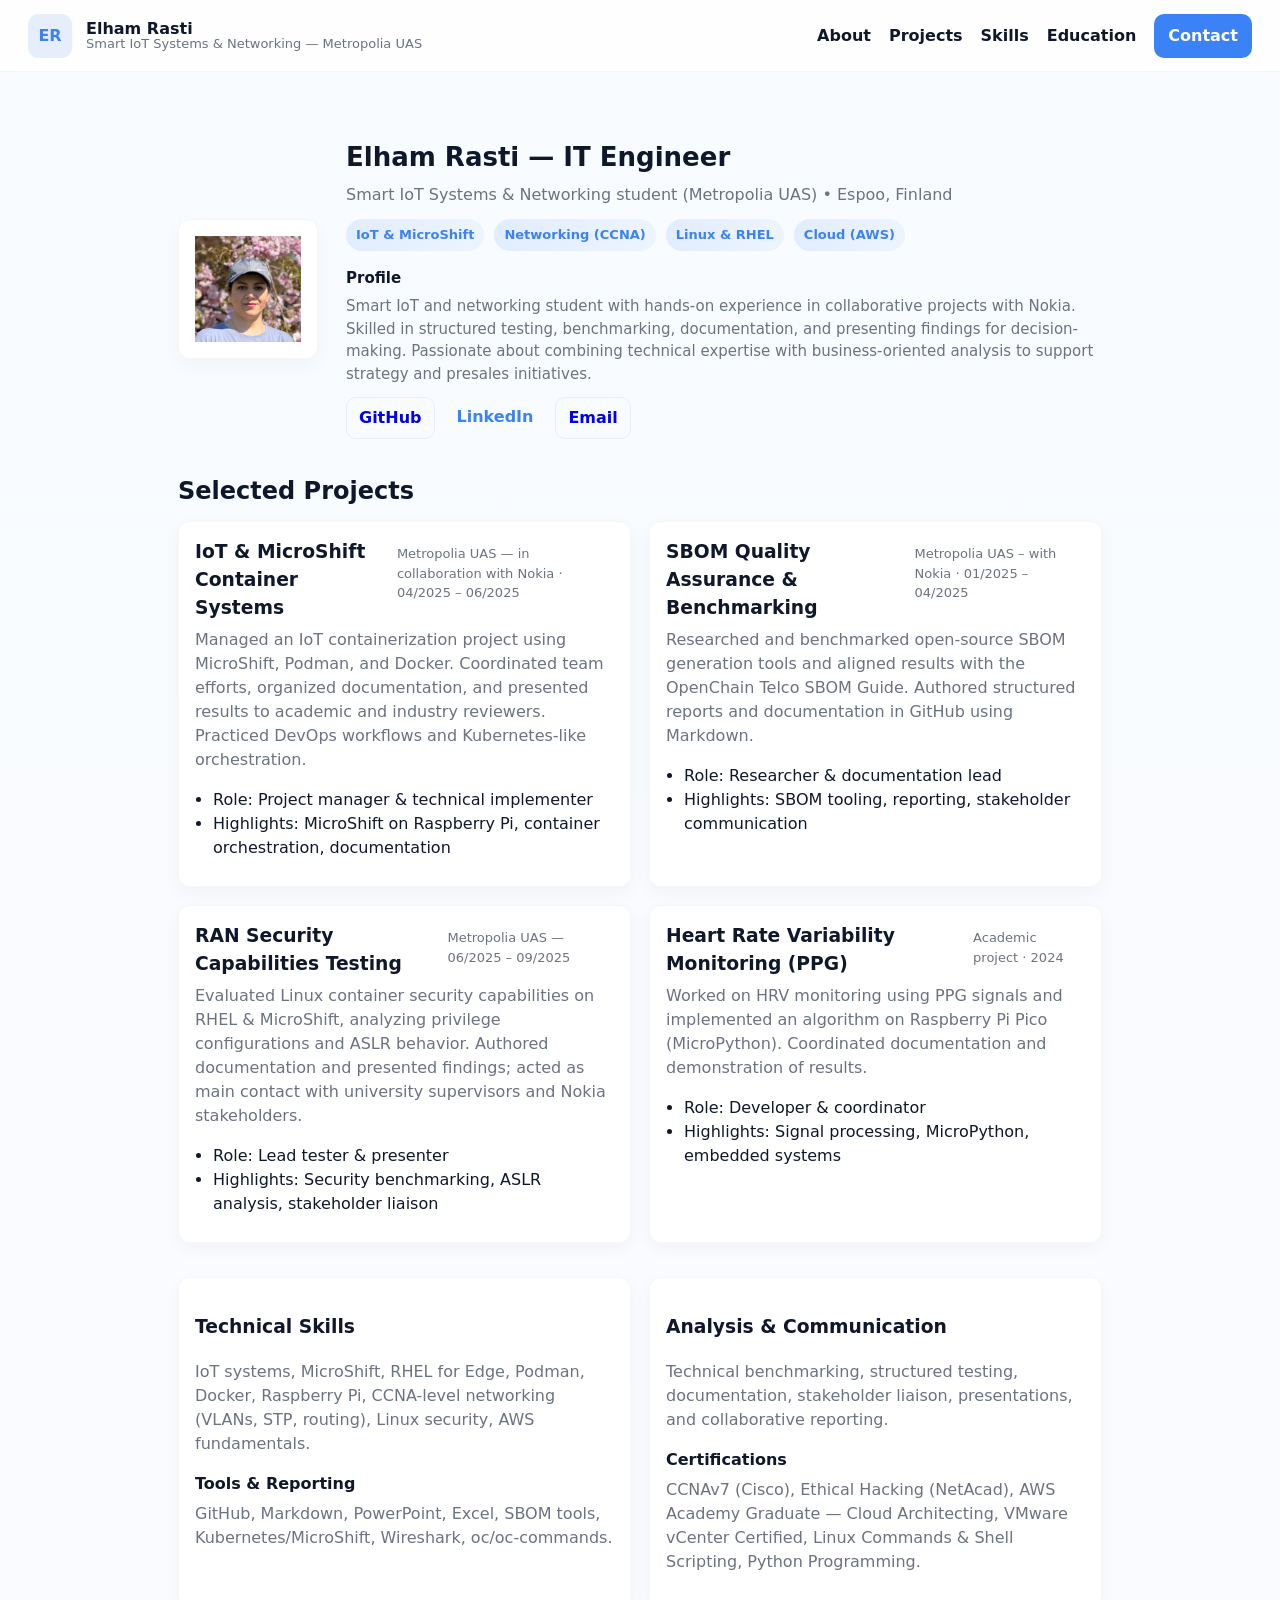
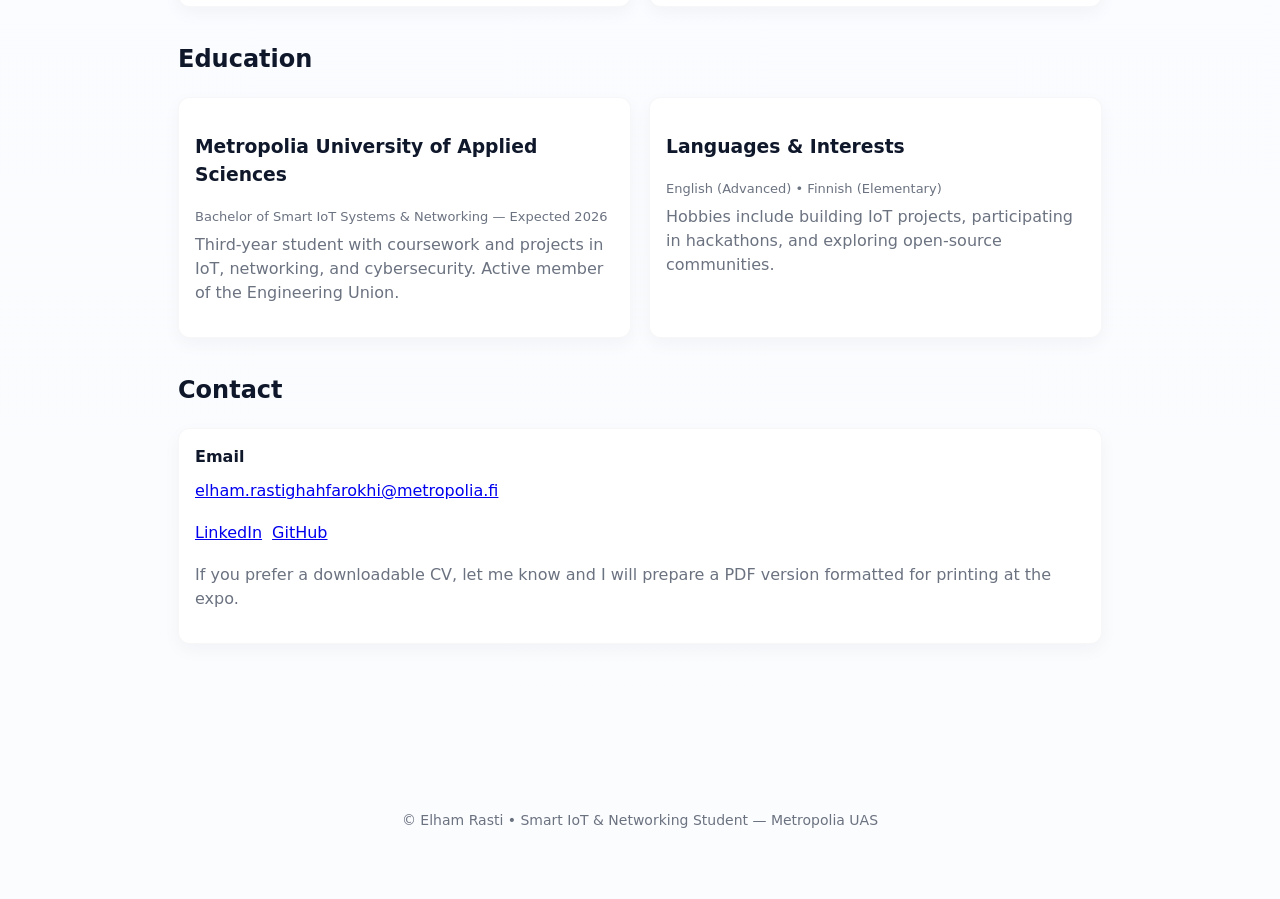
==== docs/index.html @ 27982660 "Add files via upload" ====
<!doctype html>
<html lang="en">
<head>
  <meta charset="utf-8" />
  <meta name="viewport" content="width=device-width,initial-scale=1" />
  <title>Elham Rasti — Smart IoT & Networking</title>
  <meta name="description" content="Elham Rasti — Smart IoT Systems & Networking student. Projects: MicroShift, SBOM benchmarking, IoT orchestration. Available for internship / thesis." />
  <style>
    :root{
      --bg:#fbfcfe; --card:#ffffff; --muted:#6b7280; --accent:#3b82f6; --glass: rgba(255,255,255,0.6);
      --radius:14px; font-family: Inter, system-ui, -apple-system, 'Segoe UI', Roboto, 'Helvetica Neue', Arial;
    }
    *{box-sizing:border-box}
    html{scroll-behavior:smooth}
    body{margin:0;background:linear-gradient(180deg,#f8fbff 0%,var(--bg) 100%);color:#0f172a;line-height:1.5}
    header{position:fixed;inset:0 0 auto 0;height:72px;background:rgba(255,255,255,0.8);backdrop-filter:blur(6px);display:flex;align-items:center;justify-content:space-between;padding:12px 28px;border-bottom:1px solid rgba(15,23,42,0.04);z-index:40}
    .brand{display:flex;gap:14px;align-items:center}
    .logo{width:44px;height:44px;border-radius:10px;overflow:hidden;display:inline-block;background:#e6eefc;display:flex;align-items:center;justify-content:center;font-weight:700;color:var(--accent)}
    nav{display:flex;gap:18px;align-items:center}
    nav a{color:#0f172a;text-decoration:none;font-weight:600}
    .cta{background:var(--accent);color:white;padding:10px 14px;border-radius:10px;text-decoration:none;font-weight:700}
    main{max-width:980px;margin:110px auto;padding:28px}
    .hero{display:grid;grid-template-columns:140px 1fr;gap:28px;align-items:center}
    .photo{width:140px;height:140px;border-radius:16px;overflow:hidden;flex-shrink:0;box-shadow:0 6px 20px rgba(16,24,40,0.06)}
    .photo img{width:100%;height:100%;object-fit:cover;display:block}
    h1{margin:0;font-size:26px}
    .muted{color:var(--muted);margin-top:6px}
    .tags{display:flex;gap:10px;margin-top:12px;flex-wrap:wrap}
    .tag{background:linear-gradient(90deg,rgba(59,130,246,0.12),rgba(59,130,246,0.06));padding:6px 10px;border-radius:999px;font-weight:600;color:var(--accent);font-size:13px}
    .section{margin-top:34px}
    .grid2{display:grid;grid-template-columns:1fr 1fr;gap:18px}
    .card{background:var(--card);border-radius:12px;padding:16px;box-shadow:0 6px 18px rgba(15,23,42,0.04);border:1px solid rgba(15,23,42,0.03)}
    .project-title{display:flex;justify-content:space-between;gap:12px;align-items:start}
    .project-title h3{margin:0}
    .meta{color:var(--muted);font-size:13px;margin-top:6px}
    ul.clean{padding-left:18px;margin:10px 0}
    footer{max-width:980px;margin:40px auto;padding:28px;color:var(--muted);font-size:14px}
    @media(max-width:820px){.hero{grid-template-columns:1fr;grid-template-rows:auto auto}.grid2{grid-template-columns:1fr}.photo{width:120px;height:120px}}
    /* small nav collapse for mobile */
    .menu-toggle{display:none}
    @media(max-width:720px){nav{display:none}.menu-toggle{display:block}}
  </style>
</head>
<body>
  <header>
    <div class="brand">
      <div class="logo">ER</div>
      <div style="line-height:1">
        <div style="font-weight:800">Elham Rasti</div>
        <div style="font-size:13px;color:var(--muted)">Smart IoT Systems & Networking — Metropolia UAS</div>
      </div>
    </div>
    <nav>
      <a href="#about">About</a>
      <a href="#projects">Projects</a>
      <a href="#skills">Skills</a>
      <a href="#education">Education</a>
      <a href="#contact" class="cta">Contact</a>
    </nav>
    <button class="menu-toggle" aria-label="menu">Menu</button>
  </header>

  <main>
    <section id="about" class="hero">
      <div class="photo card"><img src="ax.jpg" alt="Elham Rasti"></div>
      <div>
        <h1>Elham Rasti — IT Engineer</h1>
        <div class="muted">Smart IoT Systems & Networking student (Metropolia UAS) • Espoo, Finland</div>
        <div class="tags">
          <div class="tag">IoT & MicroShift</div>
          <div class="tag">Networking (CCNA)</div>
          <div class="tag">Linux & RHEL</div>
          <div class="tag">Cloud (AWS)</div>
        </div>

        <div style="margin-top:16px;font-size:15px;color:#0f172a">
          <strong>Profile</strong>
          <p style="margin:6px 0;color:var(--muted)">Smart IoT and networking student with hands-on experience in collaborative projects with Nokia. Skilled in structured testing, benchmarking, documentation, and presenting findings for decision-making. Passionate about combining technical expertise with business-oriented analysis to support strategy and presales initiatives.</p>
        </div>

        <div style="margin-top:12px;display:flex;gap:10px">
          <a href="https://github.com/elhamrasti" target="_blank" rel="noopener" style="text-decoration:none;padding:8px 12px;border-radius:10px;border:1px solid rgba(15,23,42,0.06);font-weight:700">GitHub</a>
          <a href="https://www.linkedin.com/in/elham-rasti" target="_blank" rel="noopener" style="text-decoration:none;padding:8px 12px;border-radius:10px;background:transparent;color:var(--accent);font-weight:700">LinkedIn</a>
          <a href="mailto:elham.rastighahfarokhi@metropolia.fi" style="text-decoration:none;padding:8px 12px;border-radius:10px;border:1px solid rgba(15,23,42,0.06);font-weight:700">Email</a>
        </div>
      </div>
    </section>

    <section id="projects" class="section">
      <h2 style="margin-bottom:12px">Selected Projects</h2>
      <div class="grid2">
        <div class="card">
          <div class="project-title">
            <h3>IoT & MicroShift Container Systems</h3>
            <div class="meta">Metropolia UAS — in collaboration with Nokia · 04/2025 – 06/2025</div>
          </div>
          <p class="muted">Managed an IoT containerization project using MicroShift, Podman, and Docker. Coordinated team efforts, organized documentation, and presented results to academic and industry reviewers. Practiced DevOps workflows and Kubernetes-like orchestration.</p>
          <ul class="clean">
            <li>Role: Project manager & technical implementer</li>
            <li>Highlights: MicroShift on Raspberry Pi, container orchestration, documentation</li>
          </ul>
        </div>

        <div class="card">
          <div class="project-title">
            <h3>SBOM Quality Assurance & Benchmarking</h3>
            <div class="meta">Metropolia UAS – with Nokia · 01/2025 – 04/2025</div>
          </div>
          <p class="muted">Researched and benchmarked open-source SBOM generation tools and aligned results with the OpenChain Telco SBOM Guide. Authored structured reports and documentation in GitHub using Markdown.</p>
          <ul class="clean">
            <li>Role: Researcher & documentation lead</li>
            <li>Highlights: SBOM tooling, reporting, stakeholder communication</li>
          </ul>
        </div>

        <div class="card">
          <div class="project-title">
            <h3>RAN Security Capabilities Testing</h3>
            <div class="meta">Metropolia UAS — 06/2025 – 09/2025</div>
          </div>
          <p class="muted">Evaluated Linux container security capabilities on RHEL & MicroShift, analyzing privilege configurations and ASLR behavior. Authored documentation and presented findings; acted as main contact with university supervisors and Nokia stakeholders.</p>
          <ul class="clean">
            <li>Role: Lead tester & presenter</li>
            <li>Highlights: Security benchmarking, ASLR analysis, stakeholder liaison</li>
          </ul>
        </div>

        <div class="card">
          <div class="project-title">
            <h3>Heart Rate Variability Monitoring (PPG)</h3>
            <div class="meta">Academic project · 2024</div>
          </div>
          <p class="muted">Worked on HRV monitoring using PPG signals and implemented an algorithm on Raspberry Pi Pico (MicroPython). Coordinated documentation and demonstration of results.</p>
          <ul class="clean">
            <li>Role: Developer & coordinator</li>
            <li>Highlights: Signal processing, MicroPython, embedded systems</li>
          </ul>
        </div>
      </div>
    </section>

    <section id="skills" class="section grid2">
      <div class="card">
        <h3>Technical Skills</h3>
        <p class="muted">IoT systems, MicroShift, RHEL for Edge, Podman, Docker, Raspberry Pi, CCNA-level networking (VLANs, STP, routing), Linux security, AWS fundamentals.</p>
        <h4 style="margin-top:12px;margin-bottom:6px">Tools & Reporting</h4>
        <p class="muted">GitHub, Markdown, PowerPoint, Excel, SBOM tools, Kubernetes/MicroShift, Wireshark, oc/oc-commands.</p>
      </div>

      <div class="card">
        <h3>Analysis & Communication</h3>
        <p class="muted">Technical benchmarking, structured testing, documentation, stakeholder liaison, presentations, and collaborative reporting.</p>
        <h4 style="margin-top:12px;margin-bottom:6px">Certifications</h4>
        <p class="muted">CCNAv7 (Cisco), Ethical Hacking (NetAcad), AWS Academy Graduate — Cloud Architecting, VMware vCenter Certified, Linux Commands & Shell Scripting, Python Programming.</p>
      </div>
    </section>

    <section id="education" class="section">
      <h2>Education</h2>
      <div class="grid2" style="margin-top:12px">
        <div class="card">
          <h3>Metropolia University of Applied Sciences</h3>
          <div class="meta">Bachelor of Smart IoT Systems & Networking — Expected 2026</div>
          <p class="muted">Third-year student with coursework and projects in IoT, networking, and cybersecurity. Active member of the Engineering Union.</p>
        </div>

        <div class="card">
          <h3>Languages & Interests</h3>
          <div class="meta">English (Advanced) • Finnish (Elementary)</div>
          <p class="muted">Hobbies include building IoT projects, participating in hackathons, and exploring open-source communities.</p>
        </div>
      </div>
    </section>

    <section id="contact" class="section">
      <h2>Contact</h2>
      <div class="card" style="display:flex;flex-direction:column;gap:10px">
        <div style="font-weight:700">Email</div>
        <a href="mailto:elham.rastighahfarokhi@metropolia.fi">elham.rastighahfarokhi@metropolia.fi</a>
        <div style="display:flex;gap:10px;margin-top:8px">
          <a href="https://www.linkedin.com/in/elham-rasti" target="_blank" rel="noopener">LinkedIn</a>
          <a href="https://github.com/elhamrasti" target="_blank" rel="noopener">GitHub</a>
        </div>
        <p class="muted" style="margin-top:8px">If you prefer a downloadable CV, let me know and I will prepare a PDF version formatted for printing at the expo.</p>
      </div>
    </section>

  </main>

  <footer>
    <div style="text-align:center">© Elham Rasti • Smart IoT & Networking Student — Metropolia UAS</div>
  </footer>

  <script>
    // simple menu toggle for small screens
    const btn = document.querySelector('.menu-toggle');
    btn && btn.addEventListener('click', ()=>{
      const nav = document.querySelector('nav');
      if(!nav) return;
      if(nav.style.display === 'flex') nav.style.display = 'none'; else nav.style.display = 'flex';
      nav.style.position = 'absolute'; nav.style.right = '18px'; nav.style.top = '72px'; nav.style.background = 'white'; nav.style.padding='12px'; nav.style.borderRadius='12px';
    });
  </script>
</body>
</html>
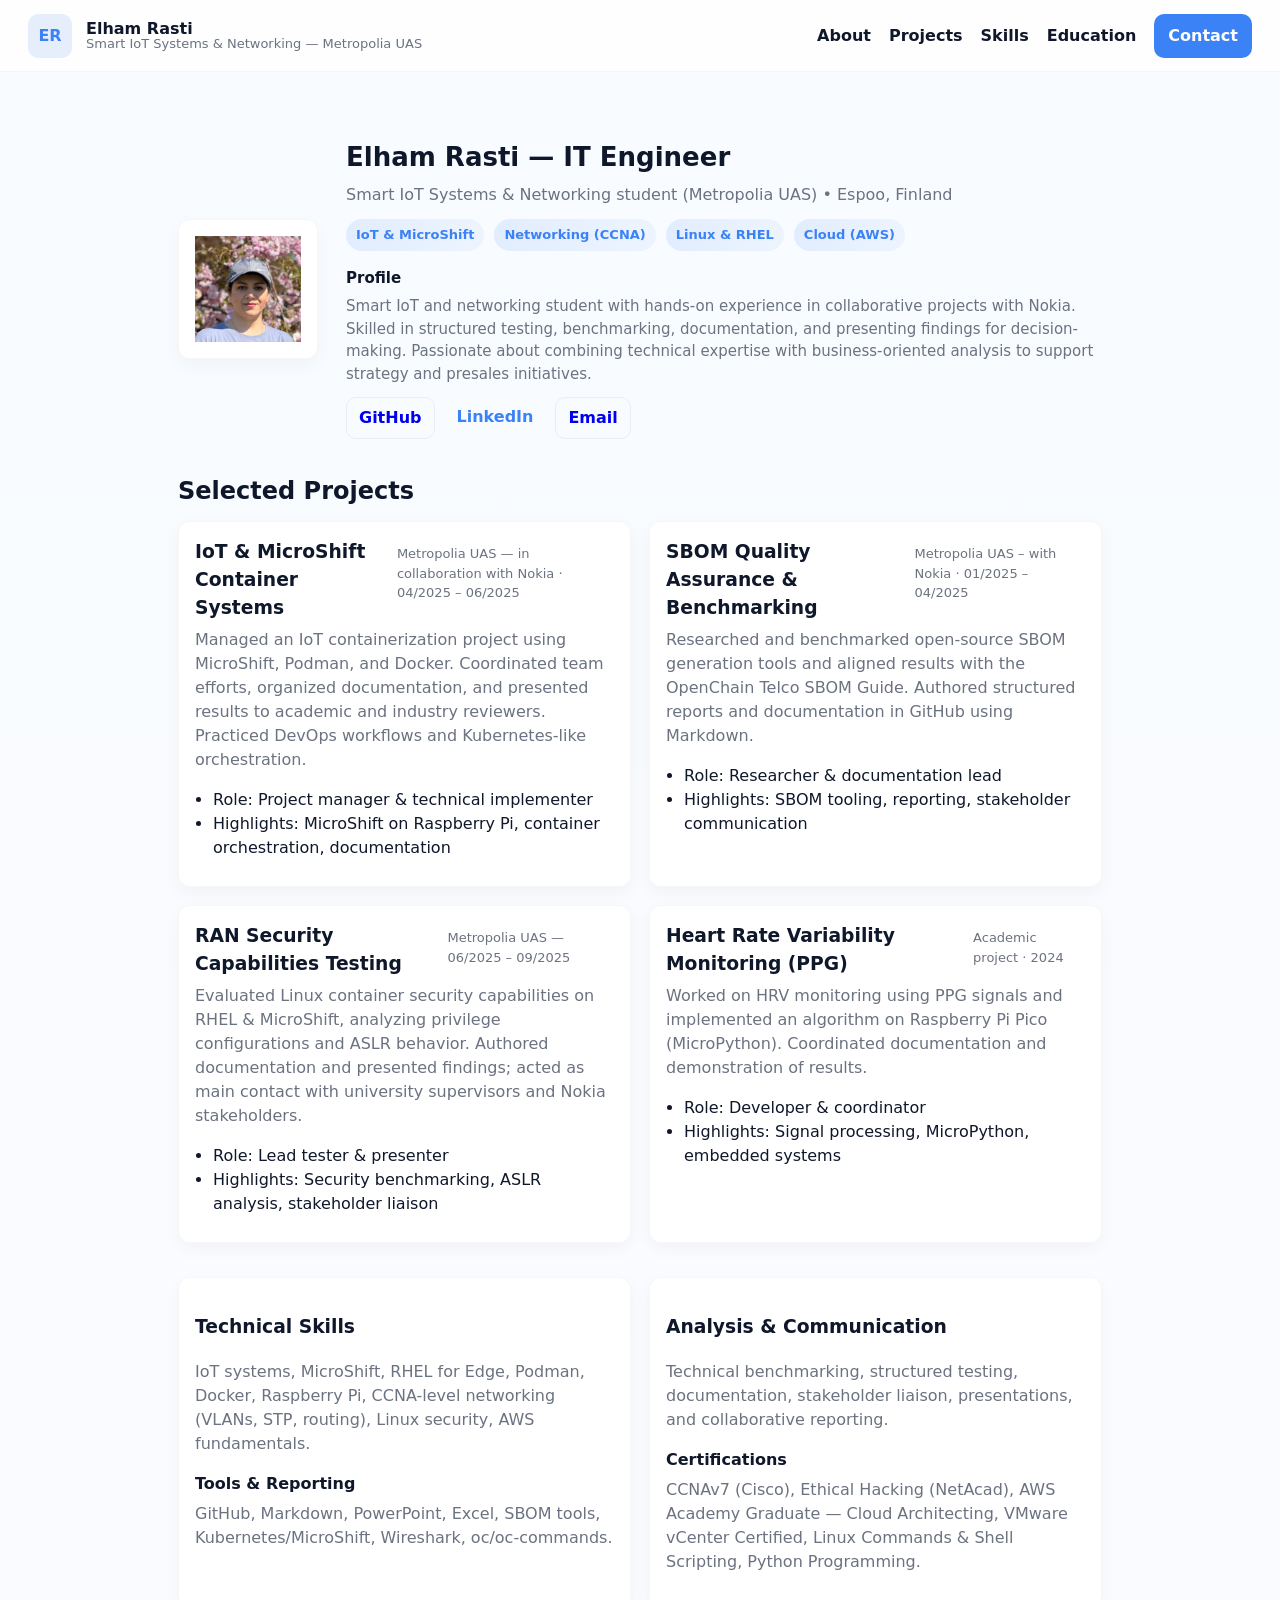
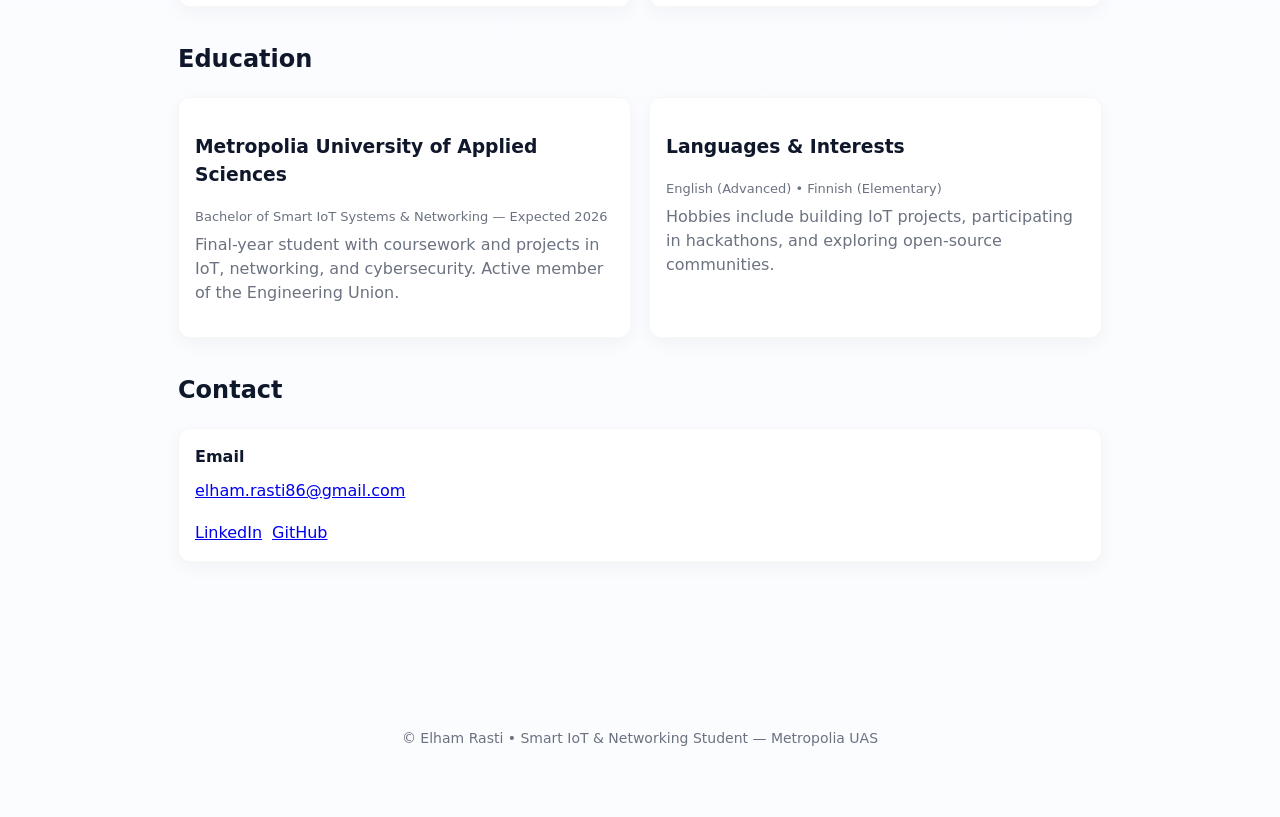
==== commit c01eeeed: "Fix HTML encoding issues in index.html" ====
--- a/docs/index.html
+++ b/docs/index.html
@@ -161,7 +161,7 @@
         <div class="card">
           <h3>Metropolia University of Applied Sciences</h3>
           <div class="meta">Bachelor of Smart IoT Systems & Networking — Expected 2026</div>
-          <p class="muted">Third-year student with coursework and projects in IoT, networking, and cybersecurity. Active member of the Engineering Union.</p>
+          <p class="muted">Final-year student with coursework and projects in IoT, networking, and cybersecurity. Active member of the Engineering Union.</p>
         </div>
 
         <div class="card">
@@ -176,12 +176,12 @@
       <h2>Contact</h2>
       <div class="card" style="display:flex;flex-direction:column;gap:10px">
         <div style="font-weight:700">Email</div>
-        <a href="mailto:elham.rastighahfarokhi@metropolia.fi">elham.rastighahfarokhi@metropolia.fi</a>
+        <a href="mailto:elham.rasti86@gmail.com">elham.rasti86@gmail.com</a>
         <div style="display:flex;gap:10px;margin-top:8px">
           <a href="https://www.linkedin.com/in/elham-rasti" target="_blank" rel="noopener">LinkedIn</a>
           <a href="https://github.com/elhamrasti" target="_blank" rel="noopener">GitHub</a>
         </div>
-        <p class="muted" style="margin-top:8px">If you prefer a downloadable CV, let me know and I will prepare a PDF version formatted for printing at the expo.</p>
+        
       </div>
     </section>
 
@@ -203,3 +203,4 @@
   </script>
 </body>
 </html>
+
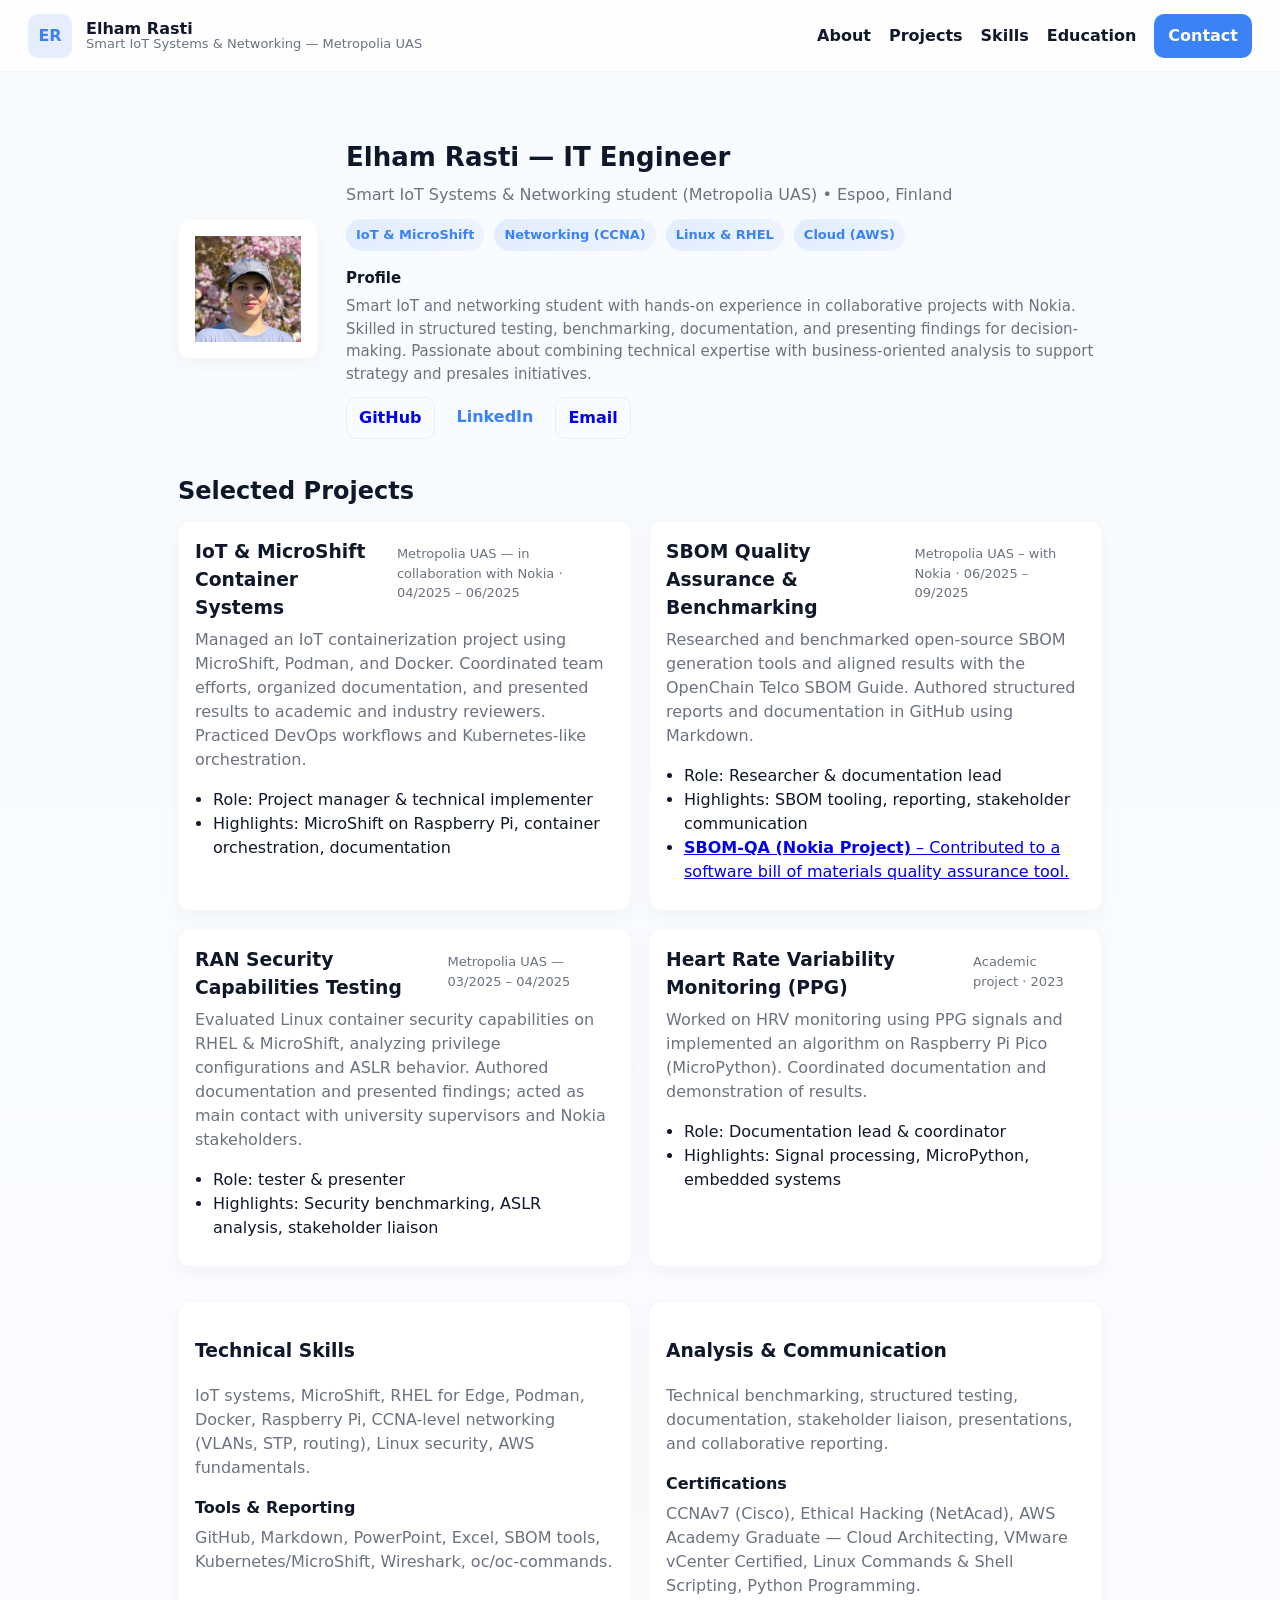
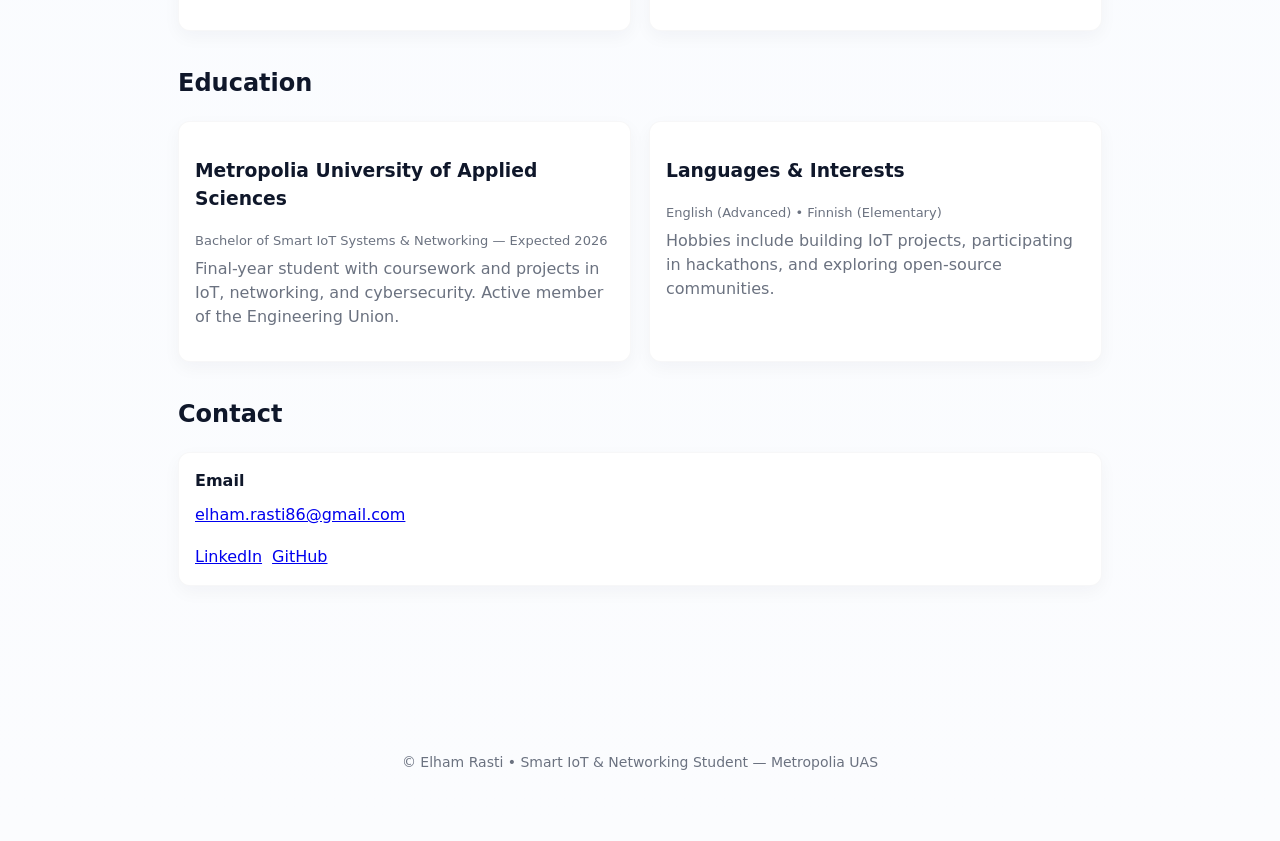
==== commit c827cf62: "Revise index.html for content and layout updates Updated the HTML structure and content of the index" ====
--- a/docs/index.html
+++ b/docs/index.html
@@ -104,23 +104,28 @@
         <div class="card">
           <div class="project-title">
             <h3>SBOM Quality Assurance & Benchmarking</h3>
-            <div class="meta">Metropolia UAS – with Nokia · 01/2025 – 04/2025</div>
+            <div class="meta">Metropolia UAS – with Nokia · 06/2025 – 09/2025</div>
           </div>
           <p class="muted">Researched and benchmarked open-source SBOM generation tools and aligned results with the OpenChain Telco SBOM Guide. Authored structured reports and documentation in GitHub using Markdown.</p>
           <ul class="clean">
             <li>Role: Researcher & documentation lead</li>
             <li>Highlights: SBOM tooling, reporting, stakeholder communication</li>
+            <li>
+              <a href="https://github.com/nokia/SBOM-QA" target="_blank">
+                <strong>SBOM-QA (Nokia Project)</strong> – Contributed to a software bill of materials quality assurance tool.
+              </a>
+            </li>
           </ul>
         </div>
 
         <div class="card">
           <div class="project-title">
             <h3>RAN Security Capabilities Testing</h3>
-            <div class="meta">Metropolia UAS — 06/2025 – 09/2025</div>
+            <div class="meta">Metropolia UAS — 03/2025 – 04/2025</div>
           </div>
           <p class="muted">Evaluated Linux container security capabilities on RHEL & MicroShift, analyzing privilege configurations and ASLR behavior. Authored documentation and presented findings; acted as main contact with university supervisors and Nokia stakeholders.</p>
           <ul class="clean">
-            <li>Role: Lead tester & presenter</li>
+            <li>Role: tester & presenter</li>
             <li>Highlights: Security benchmarking, ASLR analysis, stakeholder liaison</li>
           </ul>
         </div>
@@ -128,11 +133,11 @@
         <div class="card">
           <div class="project-title">
             <h3>Heart Rate Variability Monitoring (PPG)</h3>
-            <div class="meta">Academic project · 2024</div>
+            <div class="meta">Academic project · 2023</div>
           </div>
           <p class="muted">Worked on HRV monitoring using PPG signals and implemented an algorithm on Raspberry Pi Pico (MicroPython). Coordinated documentation and demonstration of results.</p>
           <ul class="clean">
-            <li>Role: Developer & coordinator</li>
+            <li>Role: Documentation lead & coordinator</li>
             <li>Highlights: Signal processing, MicroPython, embedded systems</li>
           </ul>
         </div>
@@ -204,3 +209,4 @@
 </body>
 </html>
 
+
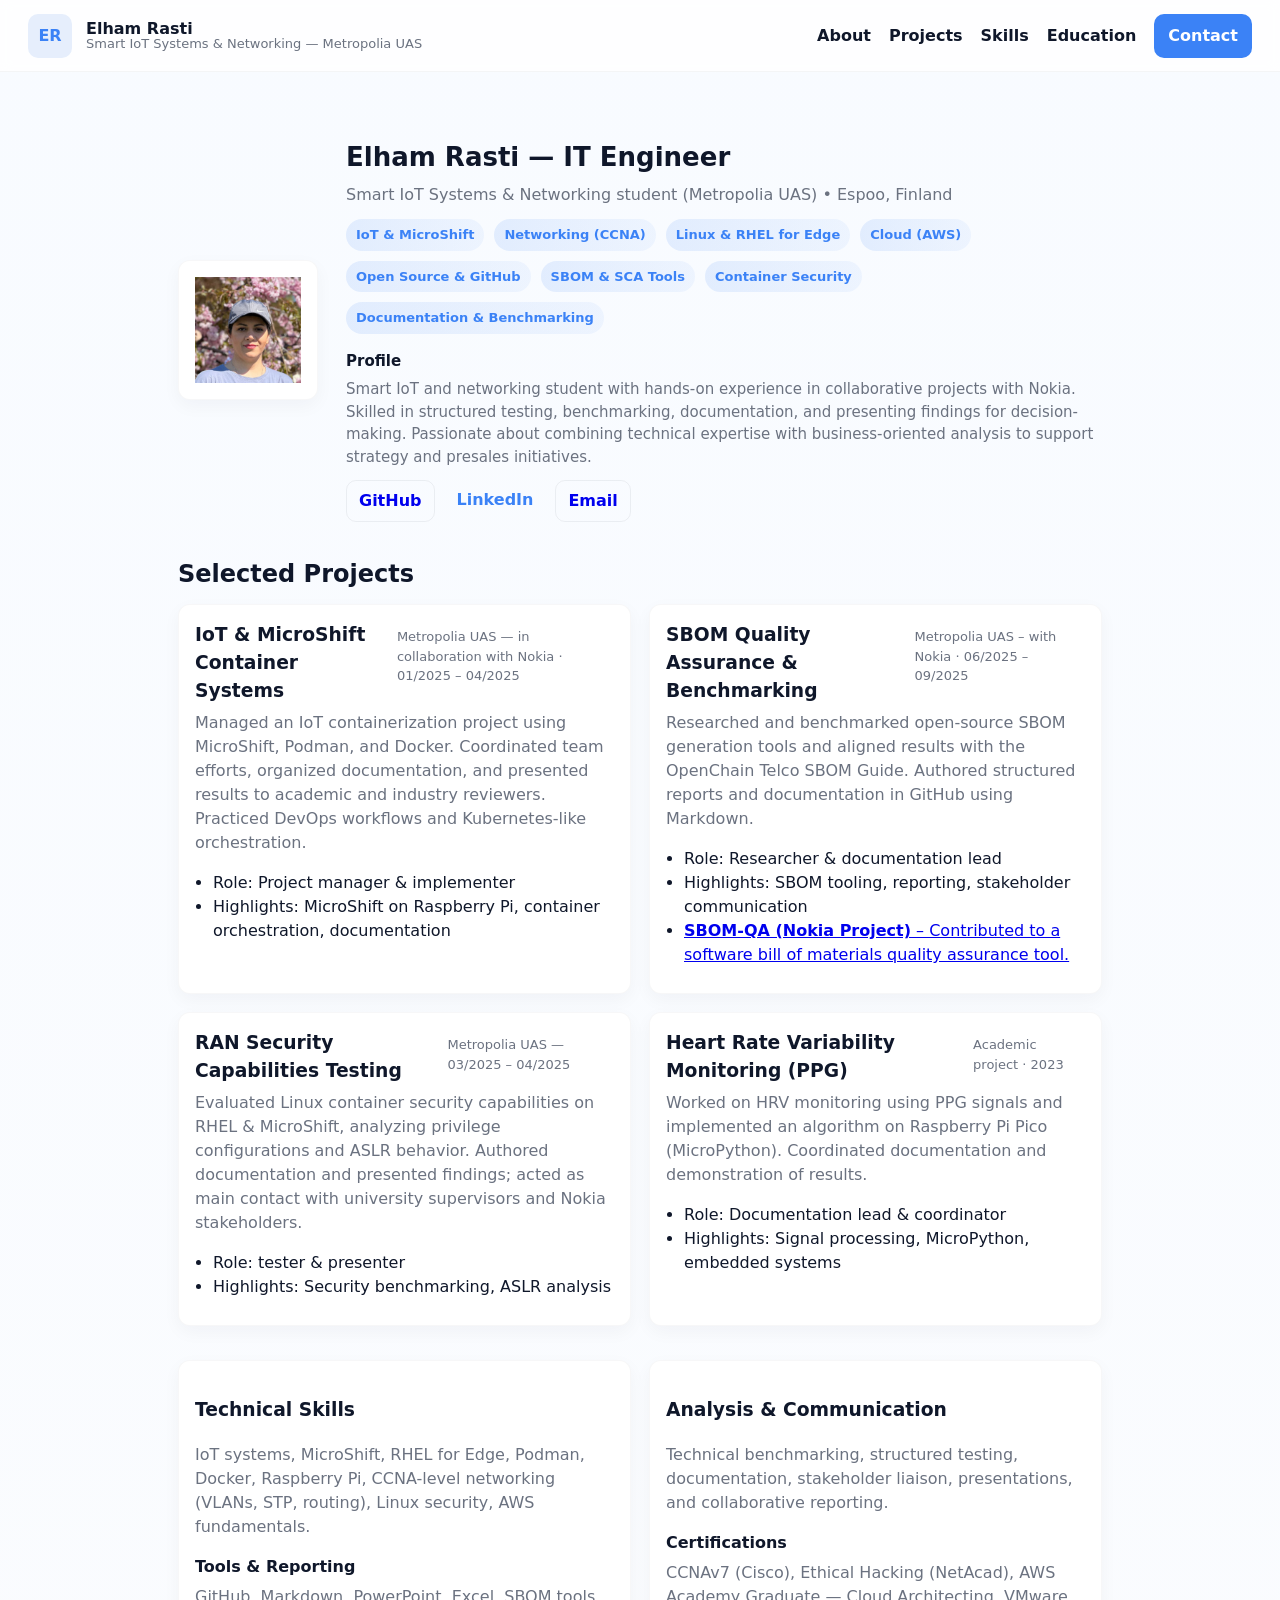
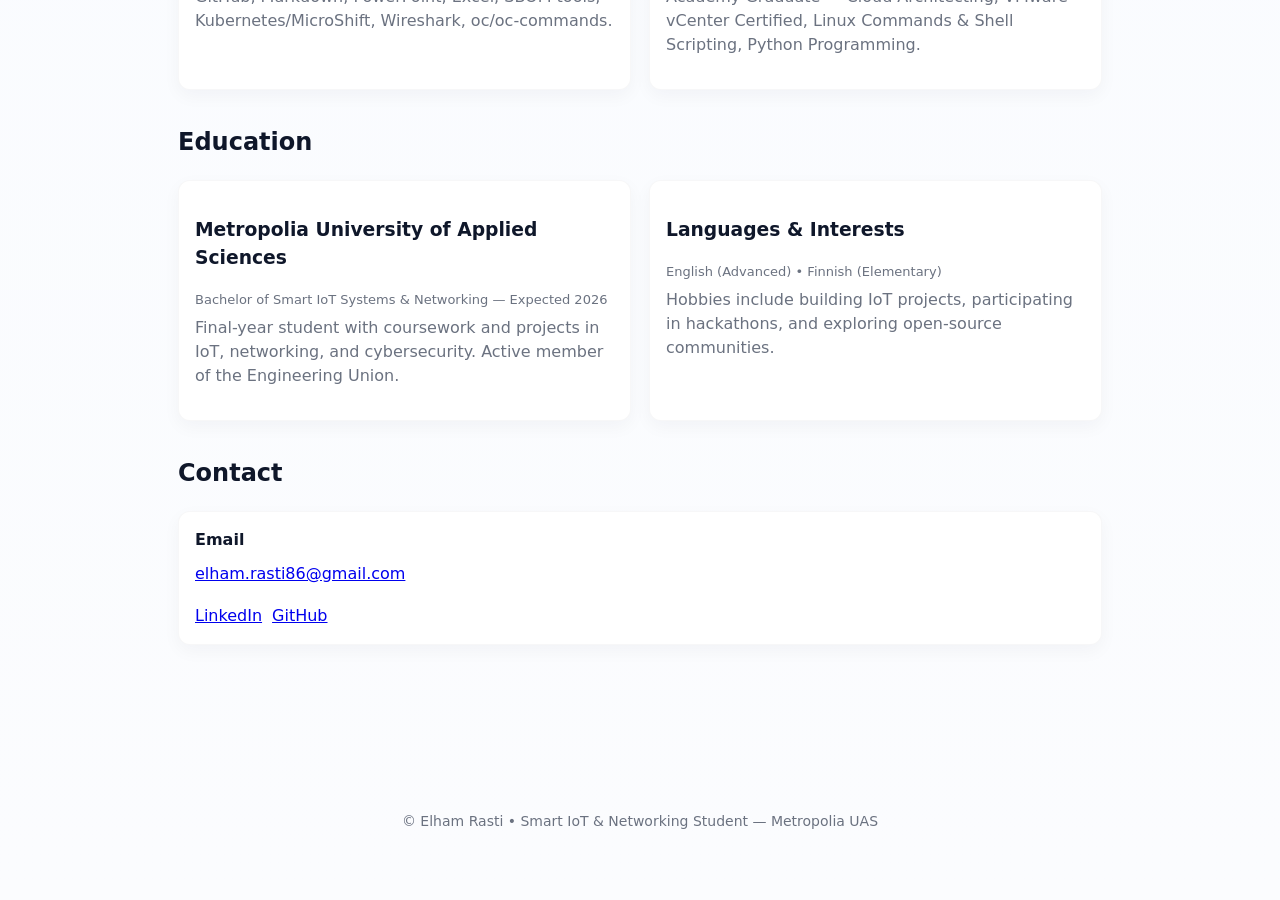
==== commit 8dcde75e: "Revise profile and project details in index.html Updated the profile section to include additional s" ====
--- a/docs/index.html
+++ b/docs/index.html
@@ -69,8 +69,12 @@
         <div class="tags">
           <div class="tag">IoT & MicroShift</div>
           <div class="tag">Networking (CCNA)</div>
-          <div class="tag">Linux & RHEL</div>
+          <div class="tag">Linux & RHEL for Edge</div>
           <div class="tag">Cloud (AWS)</div>
+          <div class="tag">Open Source & GitHub</div>
+          <div class="tag">SBOM & SCA Tools</div>
+          <div class="tag">Container Security</div>
+          <div class="tag">Documentation & Benchmarking</div>
         </div>
 
         <div style="margin-top:16px;font-size:15px;color:#0f172a">
@@ -92,11 +96,11 @@
         <div class="card">
           <div class="project-title">
             <h3>IoT & MicroShift Container Systems</h3>
-            <div class="meta">Metropolia UAS — in collaboration with Nokia · 04/2025 – 06/2025</div>
+            <div class="meta">Metropolia UAS — in collaboration with Nokia · 01/2025 – 04/2025</div>
           </div>
           <p class="muted">Managed an IoT containerization project using MicroShift, Podman, and Docker. Coordinated team efforts, organized documentation, and presented results to academic and industry reviewers. Practiced DevOps workflows and Kubernetes-like orchestration.</p>
           <ul class="clean">
-            <li>Role: Project manager & technical implementer</li>
+            <li>Role: Project manager & implementer</li>
             <li>Highlights: MicroShift on Raspberry Pi, container orchestration, documentation</li>
           </ul>
         </div>
@@ -126,7 +130,7 @@
           <p class="muted">Evaluated Linux container security capabilities on RHEL & MicroShift, analyzing privilege configurations and ASLR behavior. Authored documentation and presented findings; acted as main contact with university supervisors and Nokia stakeholders.</p>
           <ul class="clean">
             <li>Role: tester & presenter</li>
-            <li>Highlights: Security benchmarking, ASLR analysis, stakeholder liaison</li>
+            <li>Highlights: Security benchmarking, ASLR analysis</li>
           </ul>
         </div>
 
@@ -210,3 +214,4 @@
 </html>
 
 
+
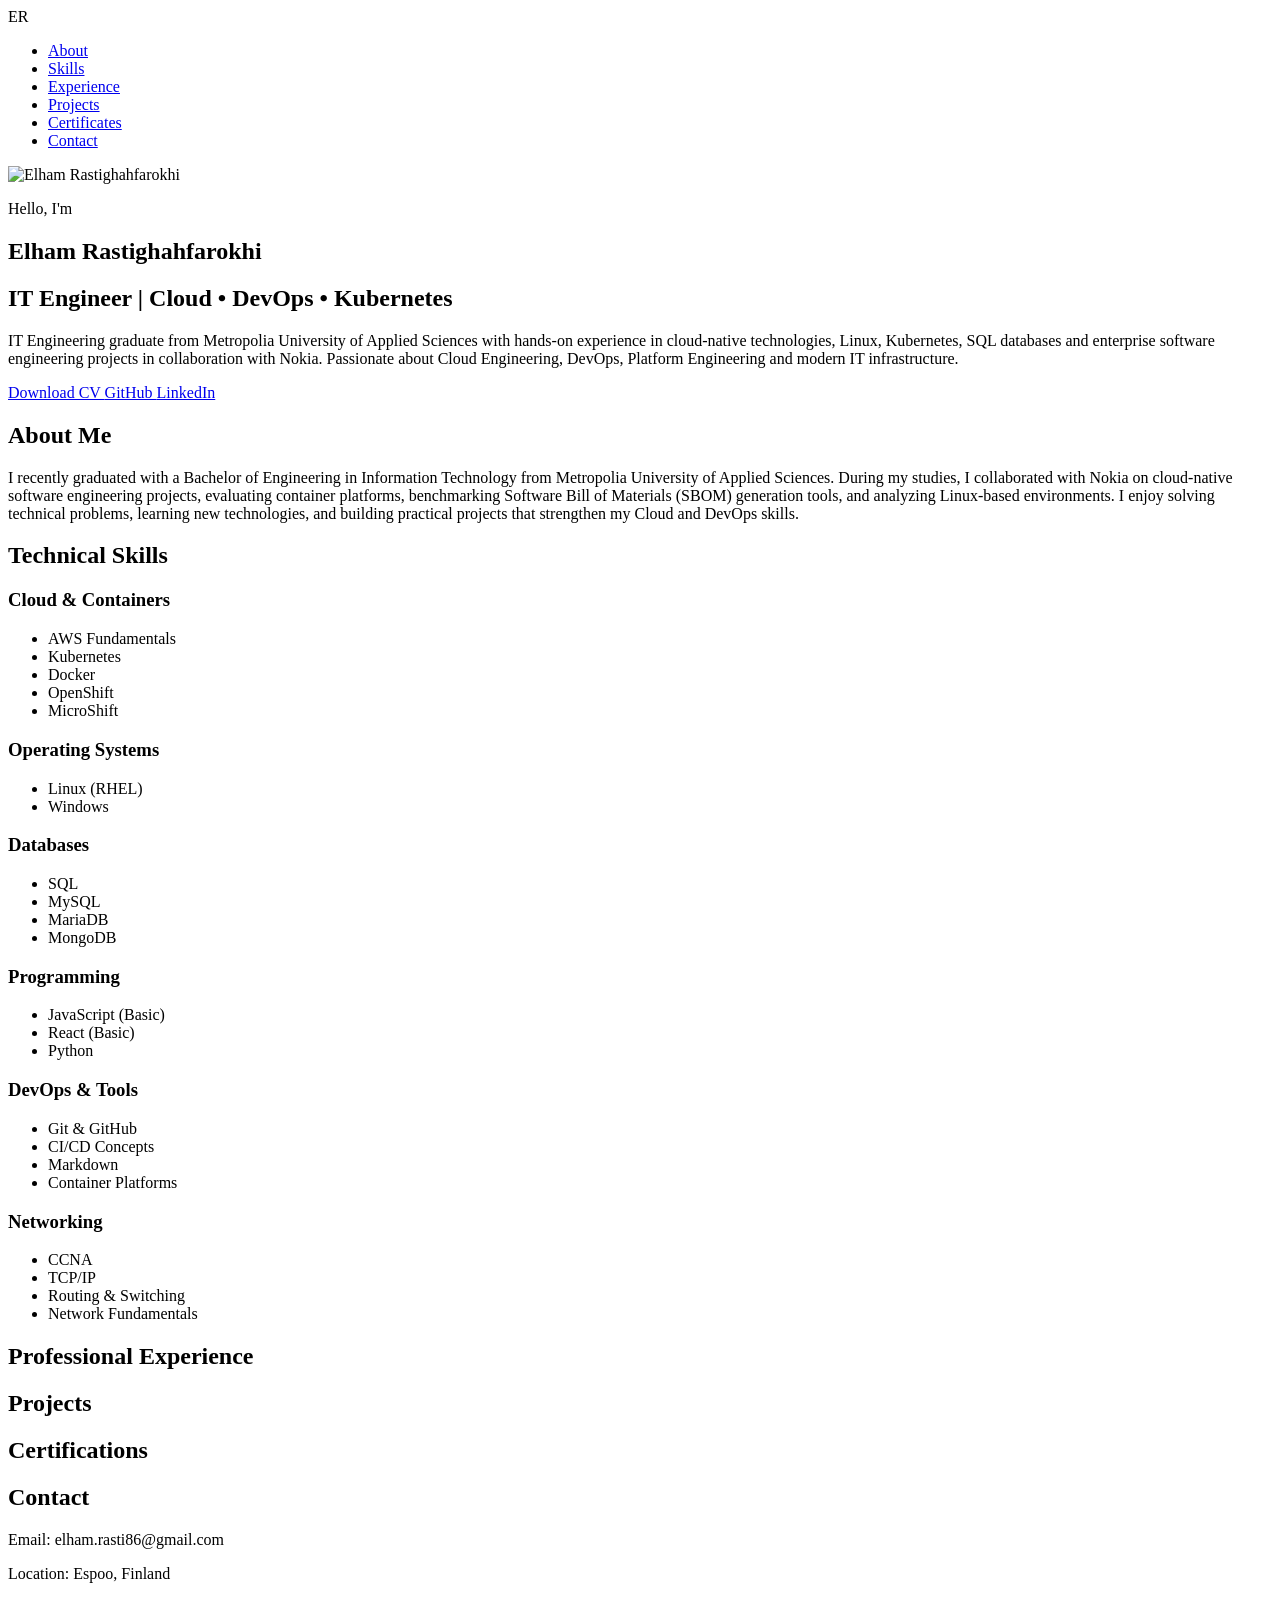
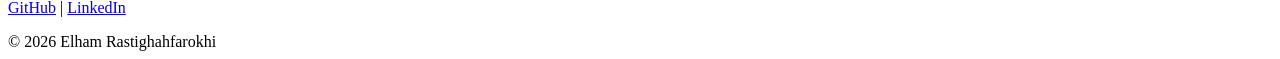
==== commit 8dca2d60: "Revise portfolio webpage structure and content Updated the portfolio webpage to reflect new content," ====
--- a/docs/index.html
+++ b/docs/index.html
@@ -1,217 +1,379 @@
-<!doctype html>
+<!DOCTYPE html>
 <html lang="en">
+
 <head>
-  <meta charset="utf-8" />
-  <meta name="viewport" content="width=device-width,initial-scale=1" />
-  <title>Elham Rasti — Smart IoT & Networking</title>
-  <meta name="description" content="Elham Rasti — Smart IoT Systems & Networking student. Projects: MicroShift, SBOM benchmarking, IoT orchestration. Available for internship / thesis." />
-  <style>
-    :root{
-      --bg:#fbfcfe; --card:#ffffff; --muted:#6b7280; --accent:#3b82f6; --glass: rgba(255,255,255,0.6);
-      --radius:14px; font-family: Inter, system-ui, -apple-system, 'Segoe UI', Roboto, 'Helvetica Neue', Arial;
-    }
-    *{box-sizing:border-box}
-    html{scroll-behavior:smooth}
-    body{margin:0;background:linear-gradient(180deg,#f8fbff 0%,var(--bg) 100%);color:#0f172a;line-height:1.5}
-    header{position:fixed;inset:0 0 auto 0;height:72px;background:rgba(255,255,255,0.8);backdrop-filter:blur(6px);display:flex;align-items:center;justify-content:space-between;padding:12px 28px;border-bottom:1px solid rgba(15,23,42,0.04);z-index:40}
-    .brand{display:flex;gap:14px;align-items:center}
-    .logo{width:44px;height:44px;border-radius:10px;overflow:hidden;display:inline-block;background:#e6eefc;display:flex;align-items:center;justify-content:center;font-weight:700;color:var(--accent)}
-    nav{display:flex;gap:18px;align-items:center}
-    nav a{color:#0f172a;text-decoration:none;font-weight:600}
-    .cta{background:var(--accent);color:white;padding:10px 14px;border-radius:10px;text-decoration:none;font-weight:700}
-    main{max-width:980px;margin:110px auto;padding:28px}
-    .hero{display:grid;grid-template-columns:140px 1fr;gap:28px;align-items:center}
-    .photo{width:140px;height:140px;border-radius:16px;overflow:hidden;flex-shrink:0;box-shadow:0 6px 20px rgba(16,24,40,0.06)}
-    .photo img{width:100%;height:100%;object-fit:cover;display:block}
-    h1{margin:0;font-size:26px}
-    .muted{color:var(--muted);margin-top:6px}
-    .tags{display:flex;gap:10px;margin-top:12px;flex-wrap:wrap}
-    .tag{background:linear-gradient(90deg,rgba(59,130,246,0.12),rgba(59,130,246,0.06));padding:6px 10px;border-radius:999px;font-weight:600;color:var(--accent);font-size:13px}
-    .section{margin-top:34px}
-    .grid2{display:grid;grid-template-columns:1fr 1fr;gap:18px}
-    .card{background:var(--card);border-radius:12px;padding:16px;box-shadow:0 6px 18px rgba(15,23,42,0.04);border:1px solid rgba(15,23,42,0.03)}
-    .project-title{display:flex;justify-content:space-between;gap:12px;align-items:start}
-    .project-title h3{margin:0}
-    .meta{color:var(--muted);font-size:13px;margin-top:6px}
-    ul.clean{padding-left:18px;margin:10px 0}
-    footer{max-width:980px;margin:40px auto;padding:28px;color:var(--muted);font-size:14px}
-    @media(max-width:820px){.hero{grid-template-columns:1fr;grid-template-rows:auto auto}.grid2{grid-template-columns:1fr}.photo{width:120px;height:120px}}
-    /* small nav collapse for mobile */
-    .menu-toggle{display:none}
-    @media(max-width:720px){nav{display:none}.menu-toggle{display:block}}
-  </style>
+    <meta charset="UTF-8">
+    <meta name="viewport" content="width=device-width, initial-scale=1.0">
+
+    <title>Elham Rastighahfarokhi | IT Engineer</title>
+
+    <meta name="description"
+        content="Portfolio of Elham Rastighahfarokhi - IT Engineer specializing in Cloud, Linux, Kubernetes, DevOps and Cloud-Native technologies.">
+
+    <link rel="stylesheet" href="style.css">
+
+    <!-- Google Font -->
+    <link rel="preconnect" href="https://fonts.googleapis.com">
+    <link rel="preconnect" href="https://fonts.gstatic.com" crossorigin>
+
+    <link href="https://fonts.googleapis.com/css2?family=Poppins:wght@300;400;500;600;700&display=swap"
+        rel="stylesheet">
 </head>
+
 <body>
-  <header>
-    <div class="brand">
-      <div class="logo">ER</div>
-      <div style="line-height:1">
-        <div style="font-weight:800">Elham Rasti</div>
-        <div style="font-size:13px;color:var(--muted)">Smart IoT Systems & Networking — Metropolia UAS</div>
-      </div>
-    </div>
-    <nav>
-      <a href="#about">About</a>
-      <a href="#projects">Projects</a>
-      <a href="#skills">Skills</a>
-      <a href="#education">Education</a>
-      <a href="#contact" class="cta">Contact</a>
-    </nav>
-    <button class="menu-toggle" aria-label="menu">Menu</button>
-  </header>
-
-  <main>
-    <section id="about" class="hero">
-      <div class="photo card"><img src="ax.jpg" alt="Elham Rasti"></div>
-      <div>
-        <h1>Elham Rasti — IT Engineer</h1>
-        <div class="muted">Smart IoT Systems & Networking student (Metropolia UAS) • Espoo, Finland</div>
-        <div class="tags">
-          <div class="tag">IoT & MicroShift</div>
-          <div class="tag">Networking (CCNA)</div>
-          <div class="tag">Linux & RHEL for Edge</div>
-          <div class="tag">Cloud (AWS)</div>
-          <div class="tag">Open Source & GitHub</div>
-          <div class="tag">SBOM & SCA Tools</div>
-          <div class="tag">Container Security</div>
-          <div class="tag">Documentation & Benchmarking</div>
-        </div>
-
-        <div style="margin-top:16px;font-size:15px;color:#0f172a">
-          <strong>Profile</strong>
-          <p style="margin:6px 0;color:var(--muted)">Smart IoT and networking student with hands-on experience in collaborative projects with Nokia. Skilled in structured testing, benchmarking, documentation, and presenting findings for decision-making. Passionate about combining technical expertise with business-oriented analysis to support strategy and presales initiatives.</p>
-        </div>
-
-        <div style="margin-top:12px;display:flex;gap:10px">
-          <a href="https://github.com/elhamrasti" target="_blank" rel="noopener" style="text-decoration:none;padding:8px 12px;border-radius:10px;border:1px solid rgba(15,23,42,0.06);font-weight:700">GitHub</a>
-          <a href="https://www.linkedin.com/in/elham-rasti" target="_blank" rel="noopener" style="text-decoration:none;padding:8px 12px;border-radius:10px;background:transparent;color:var(--accent);font-weight:700">LinkedIn</a>
-          <a href="mailto:elham.rastighahfarokhi@metropolia.fi" style="text-decoration:none;padding:8px 12px;border-radius:10px;border:1px solid rgba(15,23,42,0.06);font-weight:700">Email</a>
-        </div>
-      </div>
-    </section>
+
+    <!-- ========================= -->
+    <!-- Navigation -->
+    <!-- ========================= -->
+
+    <header>
+
+        <div class="container nav">
+
+            <div class="logo">
+                ER
+            </div>
+
+            <nav>
+
+                <ul>
+
+                    <li><a href="#about">About</a></li>
+
+                    <li><a href="#skills">Skills</a></li>
+
+                    <li><a href="#experience">Experience</a></li>
+
+                    <li><a href="#projects">Projects</a></li>
+
+                    <li><a href="#certifications">Certificates</a></li>
+
+                    <li><a href="#contact">Contact</a></li>
+
+                </ul>
+
+            </nav>
+
+        </div>
+
+    </header>
+
+    <!-- ========================= -->
+    <!-- Hero -->
+    <!-- ========================= -->
+
+    <section class="hero">
+
+        <div class="container hero-content">
+
+            <div class="hero-image">
+
+                <img src="assets/profile.jpg" alt="Elham Rastighahfarokhi">
+
+            </div>
+
+            <div class="hero-text">
+
+                <p class="hello">
+                    Hello, I'm
+                </p>
+
+                <h1>
+                    Elham Rastighahfarokhi
+                </h1>
+
+                <h2>
+                    IT Engineer | Cloud • DevOps • Kubernetes
+                </h2>
+
+                <p>
+
+                    IT Engineering graduate from Metropolia University of Applied Sciences with hands-on experience in
+                    cloud-native technologies, Linux, Kubernetes, SQL databases and enterprise software engineering
+                    projects in collaboration with Nokia.
+
+                    Passionate about Cloud Engineering, DevOps, Platform Engineering and modern IT infrastructure.
+
+                </p>
+
+                <div class="hero-buttons">
+
+                    <a href="assets/cv.pdf" class="btn primary" target="_blank">
+
+                        Download CV
+
+                    </a>
+
+                    <a href="https://github.com/elhamrasti" class="btn secondary" target="_blank">
+
+                        GitHub
+
+                    </a>
+
+                    <a href="https://linkedin.com/in/elham-rasti" class="btn secondary" target="_blank">
+
+                        LinkedIn
+
+                    </a>
+
+                </div>
+
+            </div>
+
+        </div>
+
+    </section>
+
+    <!-- ========================= -->
+    <!-- About -->
+    <!-- ========================= -->
+
+    <section id="about" class="section">
+
+        <div class="container">
+
+            <h2>
+                About Me
+            </h2>
+
+            <p>
+
+                I recently graduated with a Bachelor of Engineering in Information Technology from Metropolia
+                University of Applied Sciences.
+
+                During my studies, I collaborated with Nokia on cloud-native software engineering projects,
+                evaluating container platforms, benchmarking Software Bill of Materials (SBOM) generation tools,
+                and analyzing Linux-based environments.
+
+                I enjoy solving technical problems, learning new technologies,
+                and building practical projects that strengthen my Cloud and DevOps skills.
+
+            </p>
+
+        </div>
+
+    </section>
+
+    <!-- ========================= -->
+    <!-- Skills -->
+    <!-- ========================= -->
+
+    <section id="skills" class="section">
+
+        <div class="container">
+
+            <h2>
+                Technical Skills
+            </h2>
+
+            <div class="skills-grid">
+
+                <div class="skill-card">
+
+                    <h3>Cloud & Containers</h3>
+
+                    <ul>
+
+                        <li>AWS Fundamentals</li>
+
+                        <li>Kubernetes</li>
+
+                        <li>Docker</li>
+
+                        <li>OpenShift</li>
+
+                        <li>MicroShift</li>
+
+                    </ul>
+
+                </div>
+
+                <div class="skill-card">
+
+                    <h3>Operating Systems</h3>
+
+                    <ul>
+
+                        <li>Linux (RHEL)</li>
+
+                        <li>Windows</li>
+
+                    </ul>
+
+                </div>
+
+                <div class="skill-card">
+
+                    <h3>Databases</h3>
+
+                    <ul>
+
+                        <li>SQL</li>
+
+                        <li>MySQL</li>
+
+                        <li>MariaDB</li>
+
+                        <li>MongoDB</li>
+
+                    </ul>
+
+                </div>
+
+                <div class="skill-card">
+
+                    <h3>Programming</h3>
+
+                    <ul>
+
+                        <li>JavaScript (Basic)</li>
+
+                        <li>React (Basic)</li>
+
+                        <li>Python</li>
+
+                    </ul>
+
+                </div>
+
+                <div class="skill-card">
+
+                    <h3>DevOps & Tools</h3>
+
+                    <ul>
+
+                        <li>Git & GitHub</li>
+
+                        <li>CI/CD Concepts</li>
+
+                        <li>Markdown</li>
+
+                        <li>Container Platforms</li>
+
+                    </ul>
+
+                </div>
+
+                <div class="skill-card">
+
+                    <h3>Networking</h3>
+
+                    <ul>
+
+                        <li>CCNA</li>
+
+                        <li>TCP/IP</li>
+
+                        <li>Routing & Switching</li>
+
+                        <li>Network Fundamentals</li>
+
+                    </ul>
+
+                </div>
+
+            </div>
+
+        </div>
+
+    </section>
+
+    <!-- ========================= -->
+    <!-- Experience -->
+    <!-- ========================= -->
+
+    <section id="experience" class="section">
+
+        <div class="container">
+
+            <h2>
+                Professional Experience
+            </h2>
+
+            <!-- We'll add this in Part 2 -->
+
+        </div>
+
+    </section>
+
+    <!-- ========================= -->
+    <!-- Projects -->
+    <!-- ========================= -->
 
     <section id="projects" class="section">
-      <h2 style="margin-bottom:12px">Selected Projects</h2>
-      <div class="grid2">
-        <div class="card">
-          <div class="project-title">
-            <h3>IoT & MicroShift Container Systems</h3>
-            <div class="meta">Metropolia UAS — in collaboration with Nokia · 01/2025 – 04/2025</div>
-          </div>
-          <p class="muted">Managed an IoT containerization project using MicroShift, Podman, and Docker. Coordinated team efforts, organized documentation, and presented results to academic and industry reviewers. Practiced DevOps workflows and Kubernetes-like orchestration.</p>
-          <ul class="clean">
-            <li>Role: Project manager & implementer</li>
-            <li>Highlights: MicroShift on Raspberry Pi, container orchestration, documentation</li>
-          </ul>
-        </div>
-
-        <div class="card">
-          <div class="project-title">
-            <h3>SBOM Quality Assurance & Benchmarking</h3>
-            <div class="meta">Metropolia UAS – with Nokia · 06/2025 – 09/2025</div>
-          </div>
-          <p class="muted">Researched and benchmarked open-source SBOM generation tools and aligned results with the OpenChain Telco SBOM Guide. Authored structured reports and documentation in GitHub using Markdown.</p>
-          <ul class="clean">
-            <li>Role: Researcher & documentation lead</li>
-            <li>Highlights: SBOM tooling, reporting, stakeholder communication</li>
-            <li>
-              <a href="https://github.com/nokia/SBOM-QA" target="_blank">
-                <strong>SBOM-QA (Nokia Project)</strong> – Contributed to a software bill of materials quality assurance tool.
-              </a>
-            </li>
-          </ul>
-        </div>
-
-        <div class="card">
-          <div class="project-title">
-            <h3>RAN Security Capabilities Testing</h3>
-            <div class="meta">Metropolia UAS — 03/2025 – 04/2025</div>
-          </div>
-          <p class="muted">Evaluated Linux container security capabilities on RHEL & MicroShift, analyzing privilege configurations and ASLR behavior. Authored documentation and presented findings; acted as main contact with university supervisors and Nokia stakeholders.</p>
-          <ul class="clean">
-            <li>Role: tester & presenter</li>
-            <li>Highlights: Security benchmarking, ASLR analysis</li>
-          </ul>
-        </div>
-
-        <div class="card">
-          <div class="project-title">
-            <h3>Heart Rate Variability Monitoring (PPG)</h3>
-            <div class="meta">Academic project · 2023</div>
-          </div>
-          <p class="muted">Worked on HRV monitoring using PPG signals and implemented an algorithm on Raspberry Pi Pico (MicroPython). Coordinated documentation and demonstration of results.</p>
-          <ul class="clean">
-            <li>Role: Documentation lead & coordinator</li>
-            <li>Highlights: Signal processing, MicroPython, embedded systems</li>
-          </ul>
-        </div>
-      </div>
-    </section>
-
-    <section id="skills" class="section grid2">
-      <div class="card">
-        <h3>Technical Skills</h3>
-        <p class="muted">IoT systems, MicroShift, RHEL for Edge, Podman, Docker, Raspberry Pi, CCNA-level networking (VLANs, STP, routing), Linux security, AWS fundamentals.</p>
-        <h4 style="margin-top:12px;margin-bottom:6px">Tools & Reporting</h4>
-        <p class="muted">GitHub, Markdown, PowerPoint, Excel, SBOM tools, Kubernetes/MicroShift, Wireshark, oc/oc-commands.</p>
-      </div>
-
-      <div class="card">
-        <h3>Analysis & Communication</h3>
-        <p class="muted">Technical benchmarking, structured testing, documentation, stakeholder liaison, presentations, and collaborative reporting.</p>
-        <h4 style="margin-top:12px;margin-bottom:6px">Certifications</h4>
-        <p class="muted">CCNAv7 (Cisco), Ethical Hacking (NetAcad), AWS Academy Graduate — Cloud Architecting, VMware vCenter Certified, Linux Commands & Shell Scripting, Python Programming.</p>
-      </div>
-    </section>
-
-    <section id="education" class="section">
-      <h2>Education</h2>
-      <div class="grid2" style="margin-top:12px">
-        <div class="card">
-          <h3>Metropolia University of Applied Sciences</h3>
-          <div class="meta">Bachelor of Smart IoT Systems & Networking — Expected 2026</div>
-          <p class="muted">Final-year student with coursework and projects in IoT, networking, and cybersecurity. Active member of the Engineering Union.</p>
-        </div>
-
-        <div class="card">
-          <h3>Languages & Interests</h3>
-          <div class="meta">English (Advanced) • Finnish (Elementary)</div>
-          <p class="muted">Hobbies include building IoT projects, participating in hackathons, and exploring open-source communities.</p>
-        </div>
-      </div>
-    </section>
+
+        <div class="container">
+
+            <h2>
+                Projects
+            </h2>
+
+            <!-- Part 2 -->
+
+        </div>
+
+    </section>
+
+    <!-- ========================= -->
+    <!-- Certifications -->
+    <!-- ========================= -->
+
+    <section id="certifications" class="section">
+
+        <div class="container">
+
+            <h2>
+                Certifications
+            </h2>
+
+            <!-- Part 2 -->
+
+        </div>
+
+    </section>
+
+    <!-- ========================= -->
+    <!-- Contact -->
+    <!-- ========================= -->
 
     <section id="contact" class="section">
-      <h2>Contact</h2>
-      <div class="card" style="display:flex;flex-direction:column;gap:10px">
-        <div style="font-weight:700">Email</div>
-        <a href="mailto:elham.rasti86@gmail.com">elham.rasti86@gmail.com</a>
-        <div style="display:flex;gap:10px;margin-top:8px">
-          <a href="https://www.linkedin.com/in/elham-rasti" target="_blank" rel="noopener">LinkedIn</a>
-          <a href="https://github.com/elhamrasti" target="_blank" rel="noopener">GitHub</a>
-        </div>
-        
-      </div>
-    </section>
-
-  </main>
-
-  <footer>
-    <div style="text-align:center">© Elham Rasti • Smart IoT & Networking Student — Metropolia UAS</div>
-  </footer>
-
-  <script>
-    // simple menu toggle for small screens
-    const btn = document.querySelector('.menu-toggle');
-    btn && btn.addEventListener('click', ()=>{
-      const nav = document.querySelector('nav');
-      if(!nav) return;
-      if(nav.style.display === 'flex') nav.style.display = 'none'; else nav.style.display = 'flex';
-      nav.style.position = 'absolute'; nav.style.right = '18px'; nav.style.top = '72px'; nav.style.background = 'white'; nav.style.padding='12px'; nav.style.borderRadius='12px';
-    });
-  </script>
+
+        <div class="container">
+
+            <h2>
+                Contact
+            </h2>
+
+            <p>Email: elham.rasti86@gmail.com</p>
+
+            <p>Location: Espoo, Finland</p>
+
+            <p>
+
+                <a href="https://github.com/elhamrasti" target="_blank">GitHub</a>
+
+                |
+
+                <a href="https://linkedin.com/in/elham-rasti" target="_blank">LinkedIn</a>
+
+            </p>
+
+        </div>
+
+    </section>
+
+    <footer>
+
+        <div class="container">
+
+            © 2026 Elham Rastighahfarokhi
+
+        </div>
+
+    </footer>
+
+    <script src="script.js"></script>
+
 </body>
+
 </html>
-
-
-
